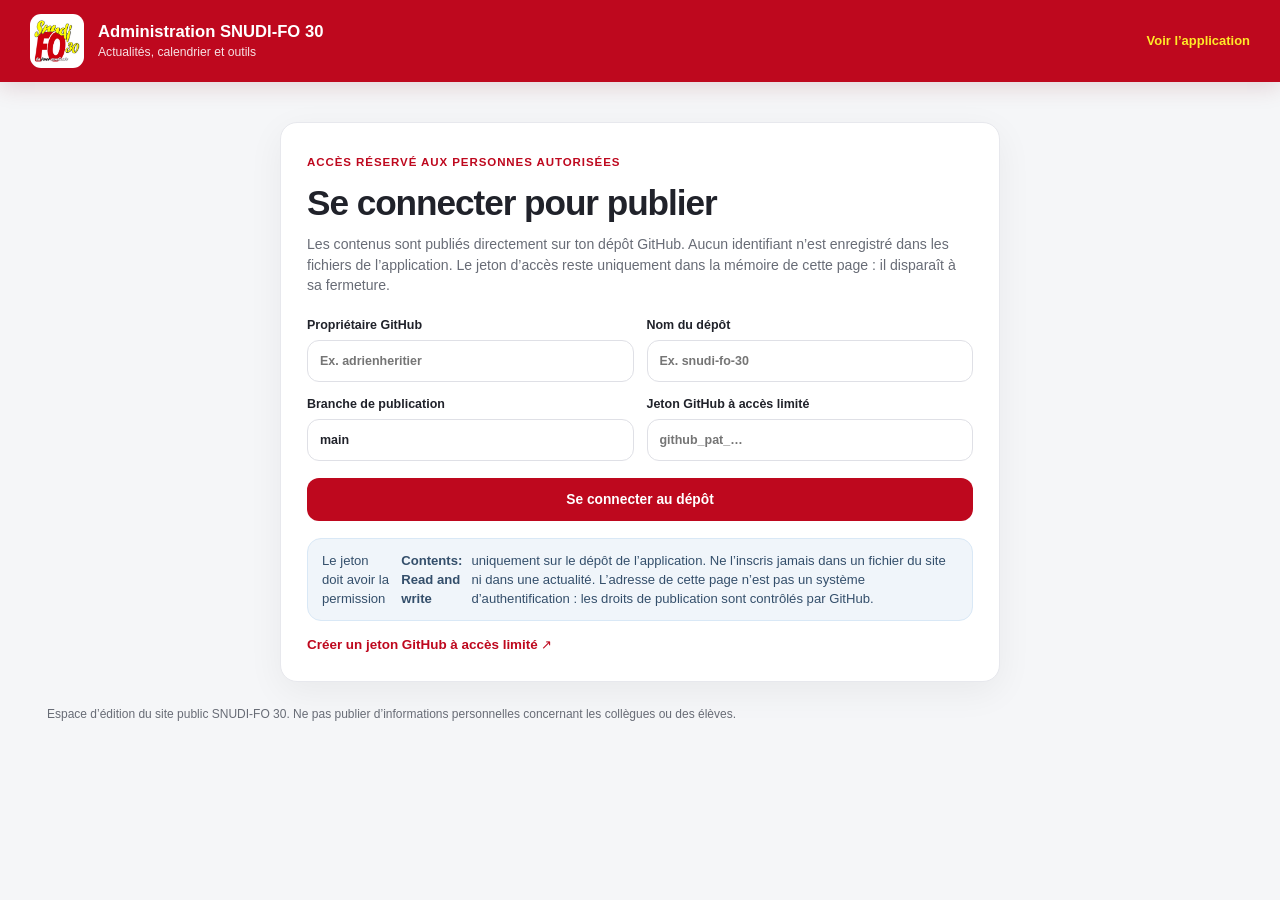
==== admin.html @ 7f9380a9 "Add files via upload" ====
<!doctype html>
<html lang="fr">
<head>
  <meta charset="utf-8">
  <meta name="viewport" content="width=device-width,initial-scale=1,viewport-fit=cover">
  <meta name="theme-color" content="#be081e">
  <meta name="robots" content="noindex,nofollow">
  <meta name="referrer" content="no-referrer">
  <meta name="description" content="Édition des actualités et du calendrier SNUDI-FO 30.">
  <link rel="icon" href="./assets/favicon-snudi-relief-48.png" type="image/png" sizes="48x48">
  <link rel="stylesheet" href="./styles.css">
  <link rel="stylesheet" href="./admin.css?v=3.1">
  <script defer src="./article-content.js?v=3.1"></script>
  <script defer src="./admin.js?v=3.1"></script>
  <title>Administration — SNUDI-FO 30</title>
</head>
<body class="admin-body">
<header class="admin-head">
  <div class="admin-head-inner"><img src="./assets/logo-snudi-original.jpg" alt="Logo officiel SNUDI FO 30" class="admin-logo"><div><b>Administration SNUDI-FO 30</b><span>Actualités, calendrier et outils</span></div><a href="./index.html" class="admin-head-link">Voir l’application</a></div>
</header>
<main class="admin-container">
  <section id="connection" class="card admin-connection">
    <div class="eyebrow">Accès réservé aux personnes autorisées</div>
    <h1>Se connecter pour publier</h1>
    <p class="muted">Les contenus sont publiés directement sur ton dépôt GitHub. Aucun identifiant n’est enregistré dans les fichiers de l’application. Le jeton d’accès reste uniquement dans la mémoire de cette page : il disparaît à sa fermeture.</p>
    <form id="connectForm" class="admin-grid-form">
      <label class="form-control">Propriétaire GitHub <input id="owner" name="owner" class="input" autocomplete="off" required placeholder="Ex. adrienheritier" pattern="[A-Za-z0-9-]{1,39}"></label>
      <label class="form-control">Nom du dépôt <input id="repo" name="repo" class="input" autocomplete="off" required placeholder="Ex. snudi-fo-30"></label>
      <label class="form-control">Branche de publication <input id="branch" name="branch" class="input" autocomplete="off" required value="main"></label>
      <label class="form-control">Jeton GitHub à accès limité <input id="token" name="token" class="input" type="password" autocomplete="off" required placeholder="github_pat_…"></label>
      <button type="submit" class="btn btn-primary" id="connectButton">Se connecter au dépôt</button>
    </form>
    <div class="notice neutral" style="margin-top:17px">Le jeton doit avoir la permission <b>Contents: Read and write</b> uniquement sur le dépôt de l’application. Ne l’inscris jamais dans un fichier du site ni dans une actualité. L’adresse de cette page n’est pas un système d’authentification : les droits de publication sont contrôlés par GitHub.</div>
    <a class="link-button" href="https://github.com/settings/personal-access-tokens" target="_blank" rel="noopener noreferrer" style="margin-top:14px">Créer un jeton GitHub à accès limité ↗</a>
  </section>
  <section id="workspace" hidden>
    <div class="admin-toolbar card">
      <div><span class="eyebrow">Dépôt connecté</span><h1 id="repositoryTitle">Administration</h1><p id="repositorySubtitle" class="muted"></p></div>
      <div class="flex-wrap"><button id="reloadButton" class="btn btn-outline" type="button">Actualiser les contenus</button><button id="backupButton" class="btn btn-neutral" type="button">Exporter une sauvegarde</button><button id="disconnectButton" class="btn btn-neutral" type="button">Déconnexion</button></div>
    </div>
    <div class="notice neutral" style="margin:16px 0"><b>V3.1 : les actualités et les quatre rubriques « Mes outils » sont modifiables avec images et mise en forme.</b> Chaque publication crée un commit GitHub. Les collègues voient le nouveau contenu après le déploiement de GitHub Pages et une actualisation de l’application. Il n’y a pas de publication immédiate sur un serveur distinct.</div>
    <div id="workingIndicator" class="notice neutral" hidden aria-live="polite">Publication en cours : ne ferme pas cette page pendant le transfert des images et des textes.</div>
    <div class="admin-tabs" role="tablist" aria-label="Rubrique à administrer">
      <button type="button" id="tabNews" data-tab="news" role="tab" aria-selected="true" class="active">Actualités</button>
      <button type="button" id="tabEvents" data-tab="events" role="tab" aria-selected="false">Calendrier</button>
      <button type="button" id="tabTools" data-tab="tools" role="tab" aria-selected="false">Mes outils</button>
    </div>
    <div class="admin-content-grid">
      <section class="card admin-list" aria-label="Publications existantes">
        <div class="flex-between"><h2 id="listTitle">Actualités publiées</h2><button type="button" id="newButton" class="btn btn-outline btn-sm">+ Nouveau</button></div>
        <label id="toolFilterRow" class="form-control tool-filter" hidden>Filtrer les outils
          <select id="toolSectionFilter" class="input">
            <option value="all">Toutes les rubriques</option>
            <option value="bareme">Barème mouvement</option>
            <option value="modeles">Modèles de courriers</option>
            <option value="fiches">Fiches pratiques</option>
            <option value="documents">Documents utiles</option>
          </select>
        </label>
        <div id="recordList" class="admin-records"></div>
      </section>
      <section class="card admin-editor" aria-label="Éditeur de contenu">
        <div class="flex-between"><h2 id="editorTitle">Nouvelle actualité</h2><span id="editingBadge" class="chip yellow" hidden>Modification</span></div>
        <form id="recordForm" class="admin-edit-form"></form>
      </section>
    </div>
  </section>
  <dialog id="previewDialog" class="preview-dialog" aria-label="Aperçu de la publication">
    <div class="preview-header"><b>Aperçu de la publication sur l’application</b><button id="closePreview" type="button" class="btn btn-neutral btn-sm">Fermer</button></div>
    <div class="preview-body"><p id="previewMeta" class="muted"></p><h2 id="previewTitle"></h2><p id="previewSummary" class="preview-summary"></p><img id="previewCover" class="article-cover" alt="Couverture" hidden><div id="previewBody" class="article-content"></div></div>
  </dialog>
  <p id="adminMessage" role="status" aria-live="polite" class="admin-message" hidden></p>
  <footer class="footer-note">Espace d’édition du site public SNUDI-FO 30. Ne pas publier d’informations personnelles concernant les collègues ou des élèves.</footer>
</main>
</body>
</html>
---- styles.css ----
:root{font-family:Inter,"Segoe UI",Roboto,Arial,sans-serif;--red:#be081e;--red-dark:#990b1c;--red-soft:#fff0f1;--yellow:#ffea28;--yellow-soft:#fffbe2;--text:#20222a;--muted:#686c76;--line:#e7e8ed;--bg:#f5f6f8;--white:#fff;--shadow:0 10px 36px rgba(25,20,23,.055);font-synthesis:none;-webkit-tap-highlight-color:transparent}
*{box-sizing:border-box}html{scroll-behavior:smooth}body{margin:0;background:var(--bg);color:var(--text);line-height:1.45}body.font-large{font-size:18px}button,input,select,textarea{font:inherit}button{cursor:pointer}a{text-decoration:none;color:inherit}p{margin:.4em 0 1em}h1,h2,h3{line-height:1.2;letter-spacing:-.03em;margin:0}h1{font-size:clamp(1.55rem,3.2vw,2.2rem)}h2{font-size:1.22rem}h3{font-size:1rem}small,.muted{color:var(--muted)}b,strong{font-weight:750}.ico{flex:none;vertical-align:middle}.loader{display:grid;place-items:center;height:100vh;color:var(--red);font-weight:800}
.layout{min-height:100vh}.desktop-sidebar{display:none}.mobile-top{height:74px;background:#fff;position:sticky;top:0;z-index:10;box-shadow:0 1px 0 var(--line);display:flex;align-items:center;gap:12px;padding:10px 18px}.top-logo{width:49px;height:49px;object-fit:contain}.top-name{display:flex;flex-direction:column;line-height:1.12;min-width:0}.top-name strong{font-size:1rem;letter-spacing:-.03em}.top-name span{font-size:.69rem;color:var(--muted);margin-top:4px}.top-spacer{flex:1}.icon-btn{border:1px solid var(--line);background:white;display:inline-flex;align-items:center;justify-content:center;width:41px;height:41px;border-radius:13px;color:var(--text);position:relative}.icon-btn:hover{border-color:var(--red);color:var(--red)}.notification-dot{position:absolute;right:6px;top:6px;width:9px;height:9px;background:var(--red);border:2px solid white;border-radius:50%}.main{max-width:970px;margin:auto;padding:21px 16px 115px;min-height:calc(100vh - 74px)}.bottom-nav{position:fixed;z-index:20;bottom:0;left:0;right:0;background:#fff;display:flex;justify-content:space-around;padding:8px 7px max(8px,env(safe-area-inset-bottom));border-top:1px solid var(--line);box-shadow:0 -8px 28px rgba(0,0,0,.035)}.bottom-nav button{border:0;background:transparent;display:flex;align-items:center;flex-direction:column;gap:5px;color:#737580;font-size:.67rem;font-weight:650;min-width:58px;padding:5px 2px}.bottom-nav button.active{color:var(--red)}.bottom-nav button.active .ico{stroke-width:2.7}.brand{display:flex;align-items:center;gap:11px}.brand img{width:72px;height:72px;object-fit:contain;border-radius:8px}.brand small{display:block;font-size:.77rem;line-height:1.3}.chip{display:inline-flex;align-items:center;gap:5px;border-radius:100px;padding:5px 10px;font-size:.71rem;font-weight:750;background:#f1f1f4;color:#545964}.chip.red{background:var(--red-soft);color:var(--red-dark)}.chip.yellow{background:var(--yellow-soft);color:#634f00}.chip.green{background:#e7f6e9;color:#1a7138}.chip.gray{background:#edeef1;color:#585d65}
.stack{display:grid;gap:17px}.section{margin:23px 0}.section-head{display:flex;align-items:center;justify-content:space-between;gap:10px;margin:0 0 13px}.section-head h2{font-size:1.12rem}.eyebrow{display:inline-flex;gap:6px;align-items:center;color:var(--red);font-size:.72rem;font-weight:850;letter-spacing:.08em;text-transform:uppercase}.hero{border-radius:23px;background:linear-gradient(125deg,#bc0820 0%,#d21e2f 68%,#a60818 100%);color:white;position:relative;overflow:hidden;padding:24px 22px;box-shadow:0 10px 23px rgba(169,0,29,.14)}.hero:before{content:"";position:absolute;right:-50px;top:-105px;width:260px;height:260px;border:26px solid rgba(255,255,255,.1);border-radius:50%}.hero:after{content:"";position:absolute;right:-70px;bottom:-105px;width:220px;height:220px;border:18px solid rgba(255,234,40,.35);border-radius:50%}.hero .hero-inner{position:relative;z-index:1}.hero h1{max-width:540px;margin:8px 0 12px;color:#fff}.hero p{max-width:500px;color:#fff4f4;margin:0 0 20px;font-size:.93rem}.hero .chip{background:rgba(255,255,255,.16);color:white}.hero-actions{display:flex;gap:10px;flex-wrap:wrap}.btn{display:inline-flex;align-items:center;justify-content:center;gap:9px;min-height:43px;border-radius:12px;padding:10px 15px;border:1px solid transparent;font-size:.86rem;font-weight:750;text-align:center;transition:transform .15s,background .15s}.btn:active{transform:scale(.985)}.btn-primary{background:var(--red);color:white}.btn-primary:hover{background:var(--red-dark)}.btn-yellow{background:var(--yellow);color:#2b2721}.btn-white{background:white;color:var(--red-dark)}.btn-outline{background:#fff;color:var(--red);border-color:#e9afb8}.btn-outline:hover{background:var(--red-soft)}.btn-neutral{background:#eff0f4;color:var(--text)}.btn-sm{min-height:35px;padding:7px 11px;font-size:.78rem}.btn-block{width:100%}.link-button{border:0;background:none;color:var(--red);font-weight:750;font-size:.84rem;display:inline-flex;align-items:center;gap:5px}.link-button:hover{text-decoration:underline}.grid-two{display:grid;grid-template-columns:repeat(2,minmax(0,1fr));gap:11px}.grid-three{display:grid;grid-template-columns:repeat(2,minmax(0,1fr));gap:11px}.tile{display:flex;flex-direction:column;align-items:flex-start;gap:11px;text-align:left;padding:18px 15px;min-height:118px;background:#fff;border:1px solid var(--line);border-radius:17px;box-shadow:var(--shadow);color:var(--text);transition:transform .15s,border .15s}.tile:hover{border-color:#ffc7cf;transform:translateY(-1px)}.tile .tile-icon{width:38px;height:38px;border-radius:12px;display:grid;place-items:center;background:var(--red-soft);color:var(--red)}.tile.highlight{background:var(--yellow-soft);border-color:#fff0a2}.tile.highlight .tile-icon{background:#ffe46d;color:#9d0717}.tile strong{font-size:.92rem}.tile p{font-size:.76rem;line-height:1.4;color:var(--muted);margin:4px 0 0}.card{background:#fff;border:1px solid var(--line);border-radius:17px;box-shadow:var(--shadow);padding:17px}.card.clickable{cursor:pointer}.card.clickable:hover{border-color:#efb6bd}.card.rowcard{display:flex;align-items:center;gap:13px}.row-icon{background:var(--red-soft);color:var(--red);width:40px;height:40px;border-radius:12px;display:grid;place-items:center;flex:none}.card-body{flex:1;min-width:0}.card-body h3{margin-bottom:3px}.card-body p{color:var(--muted);font-size:.79rem;margin:0}.arrow-right{color:#9598a2}.page-heading{margin:5px 0 20px;display:flex;justify-content:space-between;align-items:flex-start;gap:12px}.page-heading p{margin:6px 0 0;color:var(--muted);font-size:.88rem}.page-title{display:flex;align-items:center;gap:11px}.backlink{border:0;background:#fff;color:var(--red);width:36px;height:36px;display:grid;place-items:center;border-radius:12px;border:1px solid var(--line)}.input-wrap{display:flex;align-items:center;gap:10px;background:#fff;border:1px solid var(--line);border-radius:12px;padding:10px 13px;color:#8b8d95}.input-wrap input{min-width:0;border:0;outline:0;flex:1;color:var(--text);background:transparent}.form-control{display:grid;gap:6px}.form-control label{font-size:.79rem;font-weight:750;color:#4f5159}.input,textarea,select{border:1px solid #dfe0e6;background:#fff;border-radius:12px;padding:11px 12px;color:var(--text);width:100%;outline-color:var(--red);min-width:0}textarea{min-height:100px;resize:vertical}select{appearance:auto}.filters{display:flex;gap:7px;overflow:auto;padding:3px 0 5px;scrollbar-width:none}.filters::-webkit-scrollbar{display:none}.filter-pill{border-radius:100px;white-space:nowrap;padding:8px 13px;border:1px solid var(--line);background:#fff;font-weight:700;font-size:.75rem;color:#6c7078}.filter-pill.active{background:var(--red);color:#fff;border-color:var(--red)}.news-card{padding:17px;display:grid;grid-template-columns:48px 1fr;gap:12px;border:1px solid var(--line);background:white;border-radius:15px;box-shadow:var(--shadow)}.news-icon{width:47px;height:47px;border-radius:14px;background:#fff0f2;color:var(--red);display:grid;place-items:center}.news-meta{font-size:.74rem;color:var(--muted);display:flex;flex-wrap:wrap;gap:8px;align-items:center;margin-bottom:7px}.news-card h3{font-size:.98rem;margin-bottom:5px}.news-card p{font-size:.81rem;color:var(--muted);margin:0 0 9px}.subnote{font-size:.74rem;color:#656974}.notice{padding:12px 14px;border-radius:14px;background:#fff9dc;border:1px solid #fae7a7;font-size:.82rem;color:#5c4d21;display:flex;gap:9px;align-items:flex-start}.notice.alert{background:#fff1f2;border-color:#ffd3da;color:#872435}.notice.neutral{background:#f0f5fa;border-color:#d9e8f6;color:#344f6b}.notice strong{color:inherit}.event{display:flex;gap:13px;align-items:flex-start}.date-block{flex:none;text-align:center;border-radius:12px;padding:8px 10px;min-width:65px;background:var(--red-soft);color:var(--red);line-height:1.18}.date-block b{display:block;font-size:1.5rem;letter-spacing:-.06em}.date-block span{display:block;font-size:.7rem;font-weight:800}.event-info{flex:1;min-width:0}.event-info h3{margin-bottom:5px}.event-info p{margin:0 0 8px;font-size:.8rem;color:var(--muted)}.event-info .event-actions{display:flex;gap:10px;flex-wrap:wrap;margin-top:8px}.small-link{font-size:.76rem;font-weight:750;color:var(--red);background:none;border:0;padding:2px 0}.segmented{display:flex;background:#eeeef1;padding:4px;border-radius:14px;gap:4px}.segmented button{flex:1;border:0;border-radius:10px;background:transparent;padding:9px;font-weight:750;font-size:.81rem;color:#6b6d75}.segmented button.active{background:white;color:var(--red);box-shadow:0 2px 7px rgba(0,0,0,.06)}.month-title{display:flex;justify-content:space-between;align-items:center;gap:10px}.month-grid{display:grid;grid-template-columns:repeat(7,minmax(0,1fr));gap:4px}.calendar-day{aspect-ratio:1;background:white;border:1px solid #ececf0;border-radius:9px;display:flex;align-items:center;justify-content:center;flex-direction:column;position:relative;font-size:.78rem;font-weight:750}.calendar-day.muted{opacity:.35}.calendar-day.today{outline:2px solid var(--red)}.calendar-day.evented{background:var(--yellow-soft)}.calendar-day .dot{background:var(--red);border-radius:100px;width:5px;height:5px;position:absolute;bottom:4px}.weekday{font-size:.72rem;color:var(--muted);text-align:center;padding:6px 0}.rights-list{display:grid;gap:9px}.detail-title{font-size:1.65rem;margin:11px 0}.detail-section{padding:16px 0;border-bottom:1px solid var(--line)}.detail-section p{font-size:.91rem;white-space:pre-line;margin:8px 0}.detail-section h3{display:flex;gap:9px;align-items:center}.source{font-size:.75rem;color:var(--muted);padding-top:8px}.support-card{padding:14px;background:#fff;border:1px solid var(--line);border-radius:13px;display:flex;align-items:center;gap:10px;text-align:left;width:100%;font-weight:700}.support-card.selected{border:2px solid var(--red);background:var(--red-soft)}.support-card .ico{color:var(--red)}.field-hint{font-size:.74rem;color:var(--muted);margin-top:5px}.badge-status{font-size:.7rem;padding:4px 9px;border-radius:40px;font-weight:750;background:#f2f2f3;color:#656871}.badge-status.confirmed{background:#e7f5e8;color:#236a3d}.contact-row{display:flex;align-items:center;gap:13px;padding:13px 0;border-bottom:1px solid var(--line)}.contact-row:last-child{border-bottom:0}.contact-row .ico{color:var(--red)}.contact-row small{display:block;margin-top:3px}.resource-list{display:grid;gap:8px}.resource-link{display:flex;justify-content:space-between;align-items:center;gap:12px;padding:14px;background:white;border:1px solid var(--line);border-radius:12px;font-size:.86rem;font-weight:700}.resource-link .ico{color:var(--red)}.resource-link small{display:block;font-weight:400;margin-top:3px}.template-preview{white-space:pre-wrap;line-height:1.7;font-size:.87rem;background:#f8f8fa;border:1px solid var(--line);padding:16px;border-radius:12px}.school-stat{display:flex;gap:10px;flex-wrap:wrap;font-size:.79rem;color:var(--muted);margin-top:8px}.section-split{display:grid;gap:14px}.admin-fieldset{display:grid;gap:11px}.admin-cards{display:grid;gap:7px}.admin-row{display:flex;align-items:center;gap:8px;border-radius:10px;border:1px solid var(--line);background:white;padding:10px}.admin-row span{min-width:0;flex:1;overflow:hidden;text-overflow:ellipsis;white-space:nowrap;font-size:.82rem}.admin-row button{border:0;background:#f4f4f6;border-radius:8px;padding:8px;display:grid;place-items:center}.admin-panel{display:grid;gap:16px}.empty{border:1px dashed #d9dbe1;background:#fff;border-radius:17px;padding:30px 20px;display:flex;align-items:center;flex-direction:column;text-align:center;gap:8px;color:#838892}.empty b{color:#494d57}.empty p{font-size:.82rem;max-width:430px;margin:0}.toast{position:fixed;bottom:95px;left:50%;transform:translate(-50%,20px);background:#25232a;color:#fff;border-radius:12px;padding:11px 16px;font-size:.85rem;z-index:90;opacity:0;pointer-events:none;transition:.2s;max-width:90vw;text-align:center}#toast.visible{opacity:1;transform:translate(-50%,0)}.spacer{height:5px}.divider{height:1px;background:var(--line);margin:5px 0}.flex-between{display:flex;justify-content:space-between;align-items:center;gap:10px}.flex-wrap{display:flex;gap:9px;flex-wrap:wrap}.pill-count{display:inline-grid;place-items:center;border-radius:40px;background:var(--red);color:white;padding:2px 7px;font-size:.65rem;font-weight:900}.footer-note{font-size:.75rem;color:var(--muted);margin:24px 0}.foot-flag{display:flex;gap:8px;align-items:center;font-size:.76rem;color:#777b84}.large-icon{width:54px;height:54px;border-radius:17px;display:grid;place-items:center;background:var(--red-soft);color:var(--red)}.invisible{display:none!important}
@media (min-width:600px){.main{padding:28px 30px 80px}.grid-three{grid-template-columns:repeat(3,minmax(0,1fr))}.tile{min-height:126px}.hero{padding:32px}.section-split{grid-template-columns:1fr 1fr}.admin-panel{grid-template-columns:320px minmax(0,1fr)}}
@media (min-width:1000px){.layout{display:grid;grid-template-columns:254px minmax(0,1fr)}.desktop-sidebar{position:sticky;top:0;height:100vh;background:white;border-right:1px solid var(--line);display:flex;flex-direction:column;gap:8px;padding:26px 15px}.sidebar-logo{width:130px;margin:4px auto 0}.sidebar-tag{text-align:center;font-size:.78rem;color:var(--muted);margin-bottom:15px}.side-button{width:100%;border:0;background:transparent;padding:12px 14px;border-radius:13px;color:#4d505a;display:flex;gap:13px;align-items:center;font-size:.88rem;text-align:left;font-weight:750}.side-button.active,.side-button:hover{background:var(--red-soft);color:var(--red)}.sidebar-bottom{margin-top:auto;padding:12px;border-radius:14px;background:var(--yellow-soft);font-size:.76rem}.mobile-top{height:75px;position:relative}.main{max-width:980px}.bottom-nav{display:none}}
@media (max-width:359px){.bottom-nav button{min-width:48px;font-size:.61rem}.main{padding:16px 12px 108px}.hero{padding:18px}.tile{padding:14px 11px}.tile strong{font-size:.82rem}}
@media (prefers-reduced-motion:reduce){*{scroll-behavior:auto!important;transition:none!important}}

/* V2 — identité visuelle rouge pour les barres de navigation */
.mobile-top{background:var(--red);color:#fff;box-shadow:0 3px 14px rgba(118,0,14,.14)}
.mobile-top .top-name span{color:#fff0f0}
.mobile-top .top-logo{background:#fff;padding:3px;border-radius:9px}
.mobile-top .icon-btn{background:rgba(255,255,255,.14);color:#fff;border-color:rgba(255,255,255,.28)}
.mobile-top .icon-btn:hover{color:var(--yellow);border-color:var(--yellow)}
.notification-dot{background:var(--yellow);border-color:var(--red)}
.bottom-nav{background:var(--red);border-top-color:var(--red-dark);box-shadow:0 -8px 25px rgba(96,0,16,.16)}
.bottom-nav button{color:#fff}
.bottom-nav button.active{color:var(--yellow);background:rgba(255,255,255,.08);border-radius:10px}
.bottom-nav button:focus-visible,.filter-pill:focus-visible{outline:2px solid var(--yellow);outline-offset:1px}
.calendar-filters{margin-bottom:0;flex-wrap:nowrap}
.calendar-filters .filter-pill.active{background:var(--red);color:#fff}
.article-content{white-space:pre-wrap;line-height:1.75;font-size:.96rem;overflow-wrap:anywhere;border-top:1px solid var(--line);padding-top:16px}

/* V3 : cartes illustrées et articles riches */
.news-card.with-cover{grid-template-columns:112px minmax(0,1fr);align-items:start}
.news-card-text{min-width:0}
.news-picture{width:112px;height:100px;border-radius:11px;object-fit:cover;background:#f3f4f6;display:block}
.article-cover{width:100%;max-height:450px;object-fit:cover;border-radius:14px;margin:12px 0 8px;display:block;background:#f4f4f6}
.article-content{white-space:normal;line-height:1.7;overflow-wrap:anywhere}
.article-content h2,.article-content h3,.article-content h4{margin:1.4em 0 .55em;line-height:1.25}
.article-content h2{font-size:1.35rem}.article-content h3{font-size:1.13rem}
.article-content p{margin:.7em 0 1.05em}.article-content ul,.article-content ol{margin:8px 0 16px;padding-left:24px}
.article-content li{margin:5px 0}.article-content blockquote{border-left:4px solid var(--red);padding:10px 15px;background:#fff8e9;margin:15px 0;border-radius:0 9px 9px 0}
.article-content img{width:auto;max-width:100%;height:auto;display:block;margin:12px auto;border-radius:10px}
.article-content figure{margin:20px 0;text-align:center}.article-content figure img{max-width:100%;max-height:720px;object-fit:contain}
.article-content figcaption{font-size:.75rem;color:var(--muted);text-align:center;margin-top:5px}
.article-content a{color:var(--red);font-weight:700;text-decoration:underline;text-underline-offset:2px}
.legacy-body{white-space:pre-wrap}
@media(max-width:480px){.news-card.with-cover{grid-template-columns:92px minmax(0,1fr)}.news-picture{width:92px;height:88px}.news-card{padding:13px;gap:10px}}

/* V3.1 — ressources éditoriales « Mes outils » */
.tool-item-card{align-items:center;gap:12px;min-height:86px}
.tool-item-thumb{width:76px;height:76px;border-radius:11px;object-fit:cover;flex:none;background:#f7f7f9}
.tool-detail .article-content{margin-top:18px}
@media (max-width:400px){.tool-item-thumb{width:62px;height:68px}}
---- admin.css ----
.admin-body{min-height:100vh;background:#f5f6f8}
.admin-head{background:var(--red);color:white;padding:14px 18px;box-shadow:0 5px 22px rgba(119,0,17,.15)}
.admin-head-inner{max-width:1220px;margin:auto;display:flex;gap:14px;align-items:center}
.admin-logo{height:54px;width:54px;object-fit:contain;border-radius:11px;background:#fff;padding:4px}
.admin-head-inner>div{display:flex;flex-direction:column}.admin-head-inner b{font-size:1.04rem}.admin-head-inner span{font-size:.76rem;opacity:.88}
.admin-head-link{margin-left:auto;color:var(--yellow);font-weight:750;font-size:.81rem;text-align:right}
.admin-container{max-width:1220px;padding:30px 17px;margin:auto}
.admin-connection{max-width:720px;margin:10px auto;padding:26px}
.admin-connection h1{margin:10px 0}.admin-connection p{font-size:.88rem}
.admin-grid-form{display:grid;grid-template-columns:repeat(2,minmax(0,1fr));gap:13px;margin-top:20px}
.admin-grid-form .btn{grid-column:span 2;margin-top:4px}
.admin-grid-form label{display:grid;gap:6px;font-size:.78rem;font-weight:800}
.admin-toolbar{display:flex;gap:18px;justify-content:space-between;align-items:center}
.admin-toolbar h1{margin-top:6px}.admin-toolbar p{margin:6px 0 0;font-size:.83rem}
.admin-tabs{display:flex;gap:9px;margin:20px 0 12px}.admin-tabs button{border:1px solid var(--line);background:#fff;padding:12px 20px;border-radius:13px;font-weight:800;color:var(--muted)}
.admin-tabs button.active{background:var(--red);color:white;border-color:var(--red)}
.admin-content-grid{display:grid;grid-template-columns:minmax(270px,.82fr) minmax(0,1.18fr);gap:15px;align-items:start}
.admin-list,.admin-editor{padding:20px}.admin-records{margin-top:15px;display:grid;gap:8px;max-height:660px;overflow:auto}
.admin-record{border:1px solid var(--line);background:#fff;border-radius:13px;padding:12px;display:flex;gap:12px;align-items:center}
.admin-record.selected{border-color:var(--red);background:#fff9fa}
.admin-record-main{min-width:0;flex:1}.admin-record-main b{font-size:.85rem;display:block;line-height:1.35}.admin-record-main span{display:block;color:var(--muted);font-size:.72rem;margin-top:5px}
.admin-record-actions{display:flex;gap:7px}.admin-record-actions button{border:1px solid var(--line);background:#f6f6f7;border-radius:9px;padding:7px 8px;font-size:.72rem;font-weight:750}
.admin-record-actions button.delete{color:#ac2231;border-color:#f4c6c9;background:#fff5f6}
.admin-edit-form{display:grid;gap:13px;margin-top:15px}.admin-edit-form .form-control{gap:6px}.admin-edit-form .form-control label{color:#4b4f58}
.admin-edit-form textarea{min-height:116px}.admin-edit-form .body-text{min-height:190px}
.admin-edit-form .field-pair{display:grid;grid-template-columns:1fr 1fr;gap:13px}
.admin-edit-form .form-actions{display:flex;flex-wrap:wrap;gap:10px;margin-top:3px}
.admin-edit-form .required-star{color:var(--red)}
.admin-message{position:fixed;right:20px;bottom:20px;max-width:390px;padding:14px 18px;border:1px solid #f0d5a7;border-radius:12px;background:#fff9df;box-shadow:0 9px 40px #3333;z-index:40;font-size:.86rem}
.admin-message.ok{background:#eaf7e8;border-color:#c7e5c6}.admin-message.error{background:#fff0f1;border-color:#f3c4c9}
[hidden]{display:none!important}
@media(max-width:860px){.admin-content-grid{grid-template-columns:1fr}.admin-toolbar{flex-direction:column;align-items:start}.admin-records{max-height:none}.admin-connection{padding:19px}}
@media(max-width:520px){.admin-grid-form,.admin-edit-form .field-pair{grid-template-columns:1fr}.admin-grid-form .btn{grid-column:1}.admin-list,.admin-editor{padding:15px}.admin-record{flex-wrap:wrap}.admin-record-actions{width:100%;justify-content:flex-end}.admin-head-inner b{font-size:.88rem}.admin-head-inner span{font-size:.69rem}.admin-head-link{font-size:.7rem}}

/* V3 : éditeur d’articles avec images */
.media-control,.rich-section{border:1px solid var(--line);border-radius:14px;padding:15px;background:#fdfdfe;display:grid;gap:9px;min-width:0}
.media-control-title{font-size:.9rem;font-weight:800;color:var(--text)}
.media-control p,.rich-section p{margin:0 0 2px}
.admin-cover-preview{max-height:250px;max-width:100%;width:100%;object-fit:contain;border-radius:12px;border:1px solid #ededf0;background:#f6f6f8}
.upload-label{cursor:pointer}
.rich-toolbar{display:flex;flex-wrap:wrap;gap:5px;padding:8px;background:#f3f3f6;border:1px solid #e1e2e7;border-radius:11px}
.rich-tool{min-height:34px;padding:6px 10px;border:1px solid #dcdee5;background:#fff;border-radius:8px;font-size:.78rem;color:#292b32;font-weight:800}
.rich-tool:hover,.rich-tool:focus-visible{color:var(--red);border-color:#c83a4d;background:#fff9fa}
.rich-tool-image{color:var(--red);border-color:#e9aab4}
.rich-editor{padding:17px;min-height:290px;border:1px solid #ced0d8;border-radius:11px;background:white;outline-color:var(--red);font-size:.91rem;white-space:normal;overflow-wrap:anywhere}
.rich-editor:empty:before{content:attr(data-placeholder);color:#999da4;pointer-events:none}
.rich-editor figure{margin:12px 0;position:relative}
.rich-editor img{cursor:pointer;max-height:500px}
.rich-editor img.image-selected{outline:3px solid var(--red);outline-offset:4px}
.selected-image-tools{display:flex;gap:9px;align-items:center;flex-wrap:wrap;border:1px dashed #deabb1;border-radius:11px;padding:10px;background:#fff6f7}
.preview-dialog{border:0;border-radius:19px;width:min(780px,94vw);max-height:90vh;padding:0;box-shadow:0 20px 100px #15111b55}
.preview-dialog::backdrop{background:#15121d99}
.preview-header{display:flex;justify-content:space-between;align-items:center;padding:14px 18px;gap:12px;border-bottom:1px solid var(--line);background:#fbfbfc;position:sticky;top:0;z-index:2}
.preview-body{padding:19px 24px 32px}.preview-summary{font-weight:650}.preview-body h2{font-size:1.6rem;margin-bottom:10px}
#workingIndicator{margin:12px 0}
@media(max-width:600px){.preview-body{padding:15px}.rich-editor{min-height:230px}.rich-tool{padding:6px 8px}}

/* V3.1 : filtre d’administration des quatre rubriques */
.tool-filter{display:grid;gap:5px;margin:12px 0 4px;font-size:.79rem;font-weight:750}
.tool-filter select{min-height:41px}
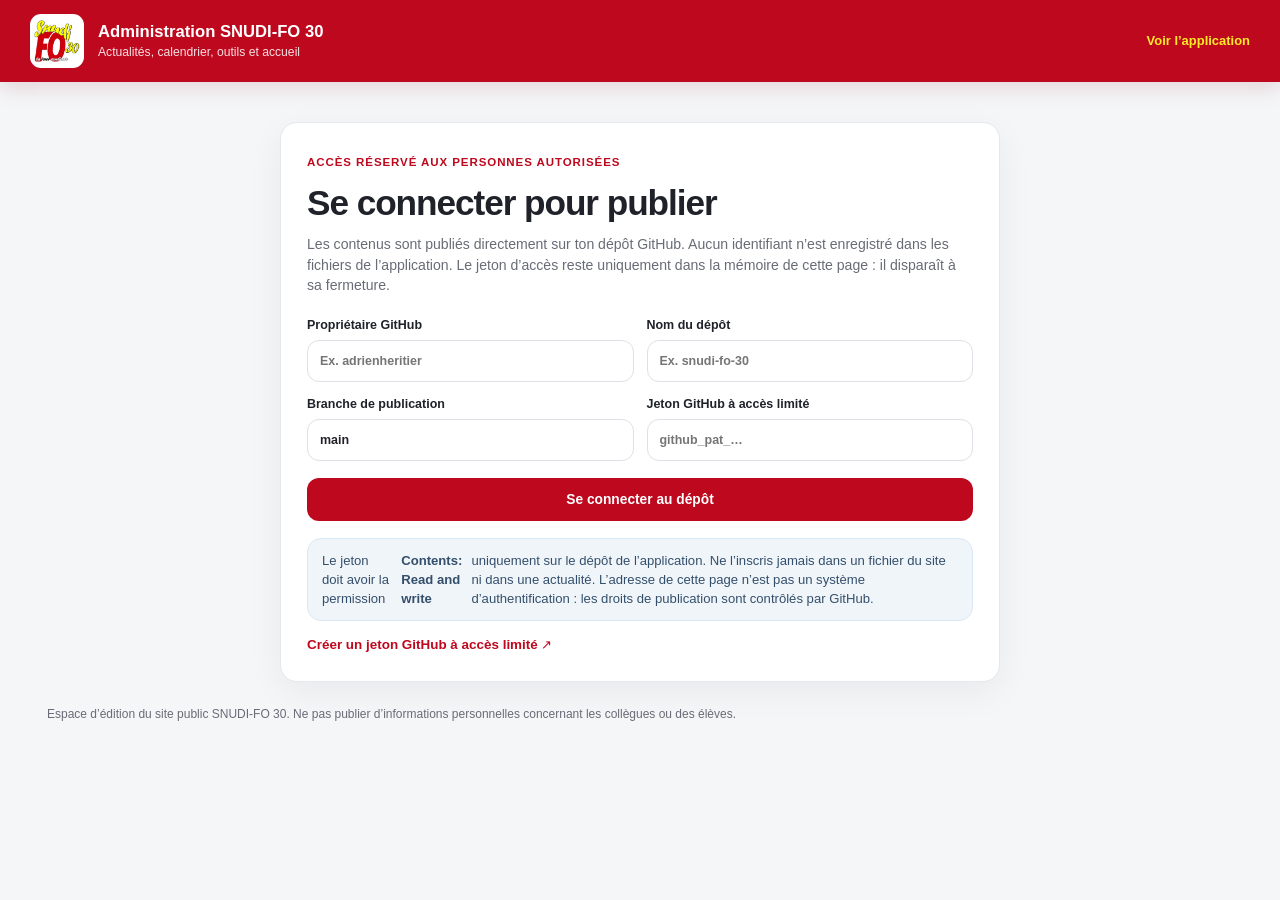
==== commit ac61e29c: "Add files via upload" ====
--- a/admin.html
+++ b/admin.html
@@ -6,17 +6,17 @@
   <meta name="theme-color" content="#be081e">
   <meta name="robots" content="noindex,nofollow">
   <meta name="referrer" content="no-referrer">
-  <meta name="description" content="Édition des actualités et du calendrier SNUDI-FO 30.">
+  <meta name="description" content="Édition des actualités, du calendrier et des outils SNUDI-FO 30.">
   <link rel="icon" href="./assets/favicon-snudi-relief-48.png" type="image/png" sizes="48x48">
   <link rel="stylesheet" href="./styles.css">
-  <link rel="stylesheet" href="./admin.css?v=3.1">
+  <link rel="stylesheet" href="./admin.css?v=3.4">
   <script defer src="./article-content.js?v=3.1"></script>
-  <script defer src="./admin.js?v=3.1"></script>
+  <script defer src="./admin.js?v=3.4"></script>
   <title>Administration — SNUDI-FO 30</title>
 </head>
 <body class="admin-body">
 <header class="admin-head">
-  <div class="admin-head-inner"><img src="./assets/logo-snudi-original.jpg" alt="Logo officiel SNUDI FO 30" class="admin-logo"><div><b>Administration SNUDI-FO 30</b><span>Actualités, calendrier et outils</span></div><a href="./index.html" class="admin-head-link">Voir l’application</a></div>
+  <div class="admin-head-inner"><img src="./assets/logo-snudi-original.jpg" alt="Logo officiel SNUDI FO 30" class="admin-logo"><div><b>Administration SNUDI-FO 30</b><span>Actualités, calendrier, outils et accueil</span></div><a href="./index.html" class="admin-head-link">Voir l’application</a></div>
 </header>
 <main class="admin-container">
   <section id="connection" class="card admin-connection">
@@ -38,14 +38,15 @@
       <div><span class="eyebrow">Dépôt connecté</span><h1 id="repositoryTitle">Administration</h1><p id="repositorySubtitle" class="muted"></p></div>
       <div class="flex-wrap"><button id="reloadButton" class="btn btn-outline" type="button">Actualiser les contenus</button><button id="backupButton" class="btn btn-neutral" type="button">Exporter une sauvegarde</button><button id="disconnectButton" class="btn btn-neutral" type="button">Déconnexion</button></div>
     </div>
-    <div class="notice neutral" style="margin:16px 0"><b>V3.1 : les actualités et les quatre rubriques « Mes outils » sont modifiables avec images et mise en forme.</b> Chaque publication crée un commit GitHub. Les collègues voient le nouveau contenu après le déploiement de GitHub Pages et une actualisation de l’application. Il n’y a pas de publication immédiate sur un serveur distinct.</div>
+    <div class="notice neutral" style="margin:16px 0"><b>V3.4 : tu peux désormais changer le bandeau de l’accueil depuis l’administration.</b> Chaque publication crée un commit GitHub. Les collègues voient le nouveau contenu après le déploiement de GitHub Pages et une actualisation de l’application. Il n’y a pas de publication immédiate sur un serveur distinct.</div>
     <div id="workingIndicator" class="notice neutral" hidden aria-live="polite">Publication en cours : ne ferme pas cette page pendant le transfert des images et des textes.</div>
     <div class="admin-tabs" role="tablist" aria-label="Rubrique à administrer">
       <button type="button" id="tabNews" data-tab="news" role="tab" aria-selected="true" class="active">Actualités</button>
       <button type="button" id="tabEvents" data-tab="events" role="tab" aria-selected="false">Calendrier</button>
       <button type="button" id="tabTools" data-tab="tools" role="tab" aria-selected="false">Mes outils</button>
+      <button type="button" id="tabHome" data-tab="home" role="tab" aria-selected="false">Accueil · Bandeau</button>
     </div>
-    <div class="admin-content-grid">
+    <div id="adminContentGrid" class="admin-content-grid">
       <section class="card admin-list" aria-label="Publications existantes">
         <div class="flex-between"><h2 id="listTitle">Actualités publiées</h2><button type="button" id="newButton" class="btn btn-outline btn-sm">+ Nouveau</button></div>
         <label id="toolFilterRow" class="form-control tool-filter" hidden>Filtrer les outils
@@ -57,6 +58,19 @@
             <option value="documents">Documents utiles</option>
           </select>
         </label>
+        <div id="reorderToolbar" class="reorder-toolbar" hidden>
+          <p id="reorderHint" class="field-hint">Sélectionne une rubrique pour organiser ses contenus.</p>
+          <button id="openReorder" type="button" class="btn btn-outline btn-sm">↕ Gérer l’ordre des articles</button>
+        </div>
+        <div id="reorderPanel" class="reorder-panel" hidden>
+          <h3 id="reorderTitle">Organiser les contenus</h3>
+          <p class="field-hint">Utilise les flèches pour déplacer les articles, puis clique sur « Publier cet ordre ». La modification sera visible par tous après le déploiement GitHub Pages.</p>
+          <div id="reorderItems" class="reorder-items" aria-live="polite"></div>
+          <div class="reorder-actions">
+            <button id="saveReorder" type="button" class="btn btn-primary btn-sm" disabled>Publier cet ordre sur GitHub</button>
+            <button id="cancelReorder" type="button" class="btn btn-neutral btn-sm">Annuler</button>
+          </div>
+        </div>
         <div id="recordList" class="admin-records"></div>
       </section>
       <section class="card admin-editor" aria-label="Éditeur de contenu">
@@ -64,6 +78,27 @@
         <form id="recordForm" class="admin-edit-form"></form>
       </section>
     </div>
+    <section id="homeBannerAdmin" class="card home-admin-card" hidden aria-label="Gestion du bandeau de l’accueil">
+      <div class="eyebrow">Page d’accueil</div>
+      <h2>Image du bandeau</h2>
+      <p class="muted">L’image s’affiche en haut de l’accueil. Tu peux la remplacer quand tu le souhaites, sans modifier les actualités ni le calendrier. Une image horizontale d’environ 3:1 est recommandée.</p>
+      <div id="homeBannerPreview" class="home-banner-preview"><img id="homeBannerImg" src="" alt="Aperçu du bandeau" hidden><p id="homeBannerEmpty" class="muted">Aucun bandeau actuellement.</p></div>
+      <div class="home-admin-form">
+        <label class="form-control">Remplacer le bandeau (JPEG, PNG ou WebP)
+          <input id="homeBannerFile" type="file" accept="image/jpeg,image/png,image/webp" class="input">
+        </label>
+        <label class="form-control">Description de l’image (accessibilité)
+          <input id="homeBannerAlt" type="text" maxlength="240" class="input" placeholder="Décrire l’affiche pour les lecteurs d’écran">
+        </label>
+        <p id="homeBannerFileHint" class="field-hint">Aucune nouvelle image sélectionnée.</p>
+        <div class="flex-wrap">
+          <button id="publishHomeBanner" type="button" class="btn btn-primary">Publier le bandeau sur GitHub</button>
+          <button id="removeHomeBanner" type="button" class="btn btn-outline">Retirer le bandeau</button>
+          <button id="resetHomeBanner" type="button" class="btn btn-neutral">Annuler les changements</button>
+        </div>
+        <div class="notice neutral">Après publication, l’image est visible dans l’application lorsque GitHub Pages a terminé son déploiement. Les autres contenus restent inchangés.</div>
+      </div>
+    </section>
   </section>
   <dialog id="previewDialog" class="preview-dialog" aria-label="Aperçu de la publication">
     <div class="preview-header"><b>Aperçu de la publication sur l’application</b><button id="closePreview" type="button" class="btn btn-neutral btn-sm">Fermer</button></div>
--- a/styles.css
+++ b/styles.css
@@ -44,3 +44,30 @@
 .tool-item-thumb{width:76px;height:76px;border-radius:11px;object-fit:cover;flex:none;background:#f7f7f9}
 .tool-detail .article-content{margin-top:18px}
 @media (max-width:400px){.tool-item-thumb{width:62px;height:68px}}
+
+/* V3.2 — page d’adhésion. N’affecte ni les actualités ni le calendrier. */
+.join-hero{position:relative;isolation:isolate;overflow:hidden;border-radius:22px;padding:25px 22px;background:linear-gradient(130deg,#b7071d,#d01a2a 65%,#990b1c);box-shadow:0 11px 27px rgba(140,8,28,.15);color:#fff}
+.join-hero:after{content:"";position:absolute;z-index:-1;width:180px;height:180px;border:20px solid rgba(255,235,37,.18);border-radius:50%;right:-75px;bottom:-108px}
+.join-hero .chip{background:rgba(255,255,255,.17);color:#fff}
+.join-hero h2{font-size:clamp(1.4rem,3vw,1.8rem);max-width:600px;margin:14px 0 10px;color:#fff}
+.join-hero p{color:#fff3f3;max-width:650px;line-height:1.6;margin:0 0 18px;font-size:.94rem}
+.join-hero .btn-yellow{max-width:260px;min-width:165px}
+.join-section h2{margin:3px 0 13px}
+.join-reasons{display:grid;grid-template-columns:repeat(2,minmax(0,1fr));gap:12px}
+.join-reason{display:flex;align-items:flex-start;gap:13px;box-shadow:0 7px 25px rgba(25,20,23,.04)}
+.join-reason h3{margin:0 0 7px}.join-reason p{color:var(--muted);font-size:.86rem;line-height:1.55;margin:0}
+.join-icon{display:grid;place-items:center;flex:none;width:43px;height:43px;border-radius:13px;background:var(--red-soft);color:var(--red)}
+.join-independence{border-left:4px solid var(--yellow)}.join-independence h2{margin:12px 0 7px}
+.join-independence p{margin:0;color:var(--muted);line-height:1.65}
+.join-final{background:var(--red);color:white;border-radius:18px;padding:23px 22px}
+.join-final h2{color:white}.join-final p{color:#fff5f5;line-height:1.6;font-size:.9rem;margin:11px 0 16px}
+.join-final .btn-yellow{color:#2a2220}.join-final .join-privacy{font-size:.74rem;color:#ffe9ec;margin:12px 0 0}
+@media(max-width:600px){.join-reasons{grid-template-columns:1fr}.join-hero{padding:21px 18px}.join-final{padding:19px 17px}}
+
+/* V3.4 — Bandeau administrable en tête d'accueil */
+.home-banner{margin:0;position:relative;overflow:hidden;border-radius:17px;background:#fff;border:1px solid var(--line);box-shadow:var(--shadow)}
+.home-banner a{display:block;line-height:0}
+.home-banner img{width:100%;height:auto;display:block;object-fit:contain}
+.home-banner-zoom{display:flex;align-items:center;justify-content:flex-end;gap:5px;padding:6px 10px;color:var(--red);background:#fff;font-size:.71rem}
+.home-help-last{margin-top:8px}
+@media(max-width:530px){.home-banner{border-radius:12px}.home-banner-zoom{font-size:.65rem;padding:5px 8px}}
--- a/admin.css
+++ b/admin.css
@@ -58,3 +58,31 @@
 /* V3.1 : filtre d’administration des quatre rubriques */
 .tool-filter{display:grid;gap:5px;margin:12px 0 4px;font-size:.79rem;font-weight:750}
 .tool-filter select{min-height:41px}
+
+/* V3.3 — classement manuel des outils, y compris sur mobile */
+.reorder-toolbar{display:grid;gap:8px;margin:14px 0 10px;border:1px solid #e6e2d6;border-radius:12px;background:#fffdf4;padding:12px}
+.reorder-toolbar p{margin:0}.reorder-toolbar button{justify-self:start}
+.reorder-panel{border:1px solid #e6bac1;background:#fffafb;border-radius:14px;padding:14px;margin:13px 0}
+.reorder-panel h3{font-size:1rem;margin:0 0 7px}.reorder-panel p{margin:0 0 12px}
+.reorder-items{display:grid;gap:8px}.reorder-item{display:flex;align-items:center;gap:11px;min-height:60px;padding:9px;border:1px solid #e5e0e2;border-radius:11px;background:white}
+.reorder-number{display:grid;place-items:center;flex:0 0 28px;height:28px;border-radius:50%;background:var(--red);color:#fff;font-weight:800;font-size:.8rem}
+.reorder-label{font-size:.85rem;font-weight:730;flex:1;min-width:0;overflow-wrap:anywhere}
+.reorder-buttons{display:flex;gap:6px}.reorder-arrow{width:38px;height:38px;border:1px solid #dfb2b9;border-radius:10px;background:#fff;color:var(--red);font-size:1.25rem;font-weight:800;touch-action:manipulation}
+.reorder-arrow:disabled{opacity:.25;cursor:not-allowed}.reorder-arrow:not(:disabled):hover{background:#fcedef}
+.reorder-actions{display:flex;flex-wrap:wrap;gap:8px;margin-top:13px}
+.admin-content-grid:has(.reorder-panel:not([hidden])){grid-template-columns:minmax(0,1fr)}
+#workspace.reordering .admin-editor{display:none}
+#workspace.reordering .admin-list{max-width:900px;width:100%;margin-inline:auto}
+@media(max-width:520px){.reorder-item{gap:7px}.reorder-arrow{width:39px;height:39px}.reorder-panel{padding:10px}}
+
+/* V3.4 — Gestion du bandeau de l’accueil */
+#adminContentGrid[hidden],#homeBannerAdmin[hidden]{display:none!important}
+.home-admin-card{padding:24px;max-width:930px;margin:0 auto 20px}
+.home-admin-card h2{margin:8px 0 10px;font-size:1.5rem}
+.home-admin-card>.muted{max-width:750px;line-height:1.55}
+.home-banner-preview{display:grid;place-items:center;background:#f5f6f8;border:1px dashed #d1d5df;overflow:hidden;border-radius:15px;min-height:125px;margin:18px 0}
+.home-banner-preview img{width:100%;height:auto;max-height:430px;object-fit:contain;display:block}
+.home-banner-preview img[hidden],.home-banner-preview p[hidden]{display:none}
+.home-admin-form{display:grid;gap:14px}.home-admin-form .form-control{display:grid;gap:7px}
+.home-admin-form .flex-wrap{gap:10px}
+@media(max-width:650px){.admin-tabs{overflow:auto}.admin-tabs button{white-space:nowrap;padding:10px 12px}.home-admin-card{padding:17px}}
